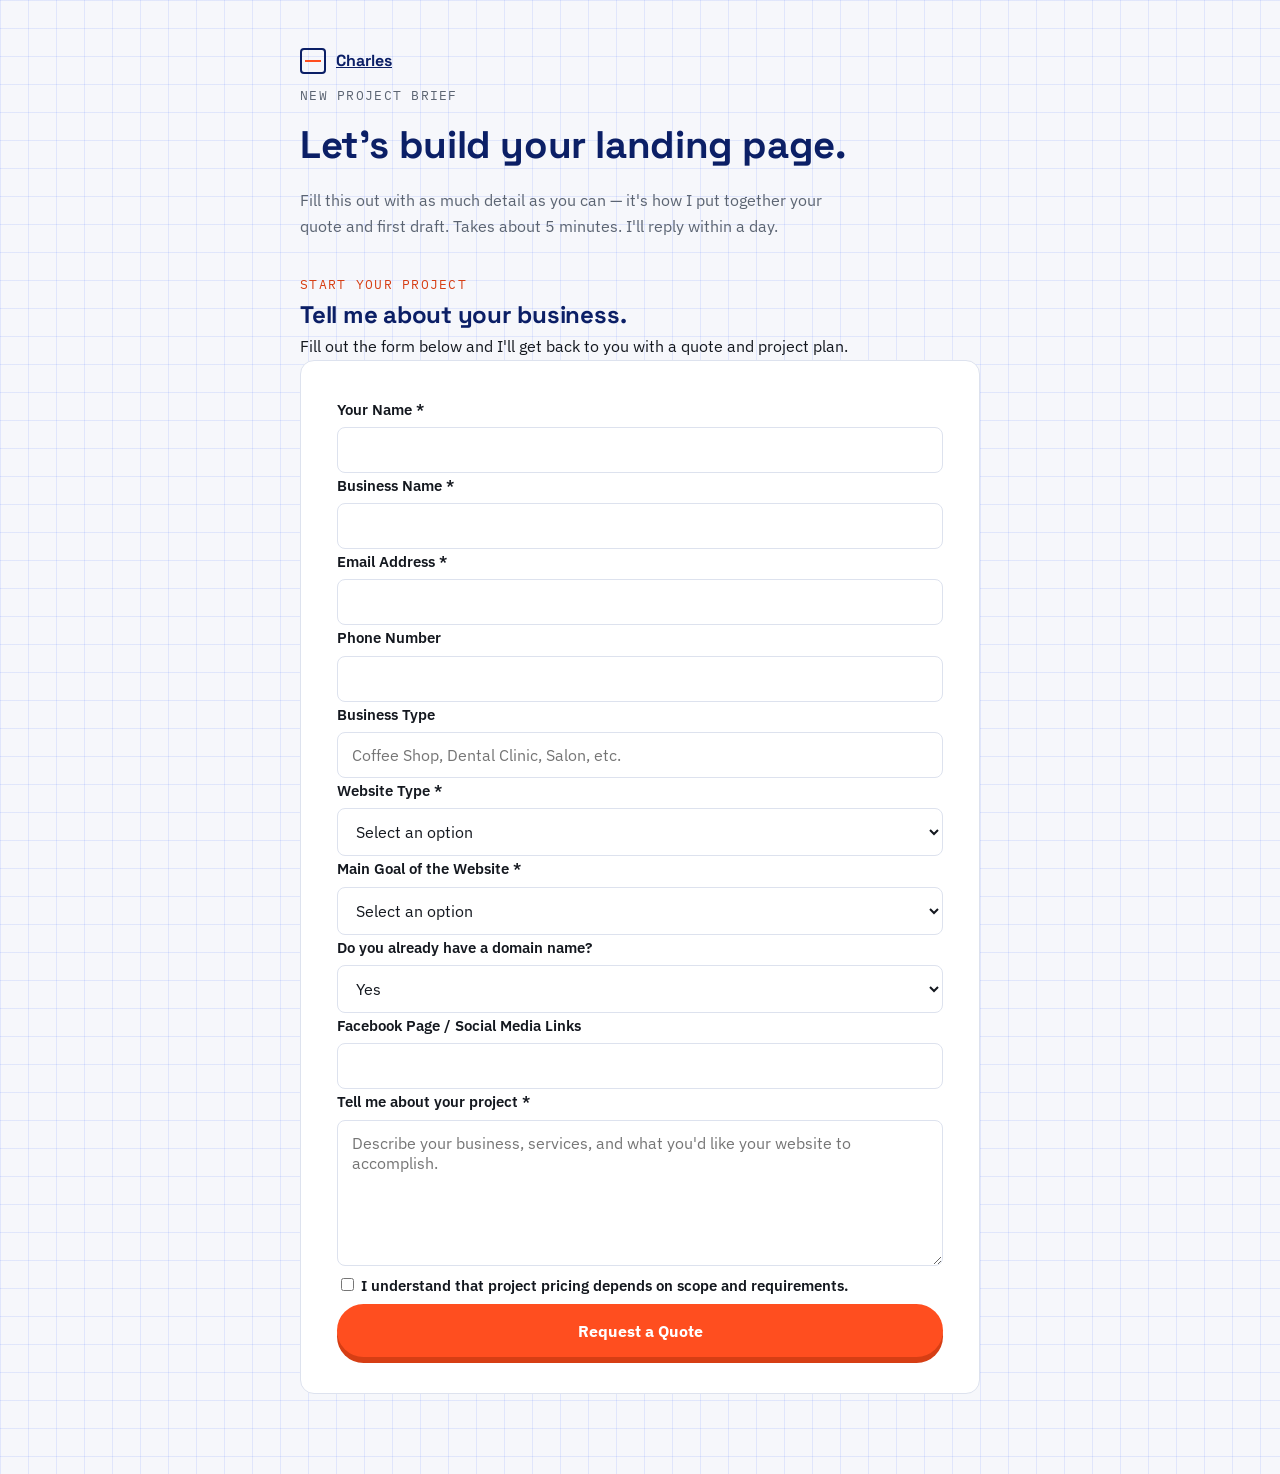
==== client-intake-form.html @ 42072d19 "update" ====
<!DOCTYPE html>
<html lang="en">
<head>
<meta charset="UTF-8">
<meta name="viewport" content="width=device-width, initial-scale=1.0">
<title>New Project Brief — Charles, Landing Pages</title>
<meta name="description" content="Tell me about your business so I can put together your landing page.">
<link rel="icon" href="data:image/svg+xml,%3Csvg xmlns='http://www.w3.org/2000/svg' viewBox='0 0 32 32'%3E%3Crect width='32' height='32' fill='%230B1F66'/%3E%3Cpath d='M9 9h14v14H9z' fill='none' stroke='%23ffffff' stroke-width='2'/%3E%3Cpath d='M9 16h14' stroke='%23FF4E1F' stroke-width='2'/%3E%3C/svg%3E">
<link rel="preconnect" href="https://fonts.googleapis.com">
<link rel="preconnect" href="https://fonts.gstatic.com" crossorigin>
<link href="https://fonts.googleapis.com/css2?family=Space+Grotesk:wght@500;700&family=IBM+Plex+Sans:wght@400;500;600;700&family=IBM+Plex+Mono:wght@400;500&display=swap" rel="stylesheet">
<style>
  :root{
    --paper:#F6F7FB; --paper-card:#FFFFFF; --ink:#14181F; --muted:#5B6472;
    --blue:#2350FF; --blue-deep:#0B1F66; --grid-line:rgba(35,80,255,0.10);
    --signal:#FF4E1F; --signal-deep:#D63E14; --border:#DDE2EE; --ok:#1FA786;
    --font-display:'Space Grotesk', sans-serif; --font-body:'IBM Plex Sans', sans-serif; --font-mono:'IBM Plex Mono', monospace;
  }
  *,*::before,*::after{ box-sizing:border-box; }
  body{ margin:0; background:var(--paper); color:var(--ink); font-family:var(--font-body); line-height:1.6;
    background-image:linear-gradient(var(--grid-line) 1px, transparent 1px), linear-gradient(90deg, var(--grid-line) 1px, transparent 1px);
    background-size:28px 28px; }
  h1,h2{ font-family:var(--font-display); color:var(--blue-deep); margin:0; letter-spacing:-0.01em; }
  p{ margin:0; }
  a{ color:var(--blue); }
  :focus-visible{ outline:2px solid var(--blue); outline-offset:2px; }
  .wrap{ max-width:720px; margin-inline:auto; padding:48px 20px 80px; }

  .top{ margin-bottom:36px; }
  .brand{ display:flex; align-items:center; gap:10px; font-family:var(--font-display); font-weight:700; color:var(--blue-deep); }
  .brand__mark{ width:26px; height:26px; border:2px solid var(--blue-deep); border-radius:4px; position:relative; }
  .brand__mark::after{ content:""; position:absolute; left:3px; right:3px; top:50%; height:2px; background:var(--signal); transform:translateY(-50%); }
  .eyebrow{ font-family:var(--font-mono); font-size:0.8rem; letter-spacing:0.1em; text-transform:uppercase; color:var(--signal-deep); margin-top:24px; }
  .top h1{ font-size:clamp(1.8rem,3.2vw + 1rem,2.4rem); margin-top:8px; }
  .top p{ color:var(--muted); margin-top:12px; max-width:55ch; }

  form{ background:var(--paper-card); border:1px solid var(--border); border-radius:14px; padding:clamp(20px,4vw,36px); }

  fieldset{ border:none; padding:0; margin:0 0 36px; }
  fieldset:last-of-type{ margin-bottom:0; }
  .fig-label{ display:flex; align-items:center; gap:12px; font-family:var(--font-mono); font-size:0.75rem; letter-spacing:0.08em; text-transform:uppercase; color:var(--blue); margin-bottom:18px; }
  .fig-label::after{ content:""; flex:1; height:1px; background:var(--border); }

  .field{ margin-bottom:18px; }
  .field:last-child{ margin-bottom:0; }
  label{ display:block; font-weight:600; font-size:0.95rem; margin-bottom:6px; }
  label .opt{ font-weight:400; color:var(--muted); font-size:0.82rem; }
  .hint{ font-size:0.82rem; color:var(--muted); margin-top:4px; }

  input[type=text], input[type=email], input[type=tel], select, textarea{
    width:100%; padding:12px 14px; border:1px solid var(--border); border-radius:8px;
    font-family:var(--font-body); font-size:1rem; color:var(--ink); background:#fff;
    transition:border-color .15s ease;
  }
  input:focus, select:focus, textarea:focus{ border-color:var(--blue); }
  textarea{ resize:vertical; min-height:90px; }

  .radio-row{ display:flex; flex-wrap:wrap; gap:10px; }
  .radio-card{ flex:1 1 140px; }
  .radio-card input{ position:absolute; opacity:0; pointer-events:none; }
  .radio-card label{ display:block; border:1px solid var(--border); border-radius:8px; padding:12px 14px; font-weight:500; font-size:0.92rem; cursor:pointer; text-align:center; transition:border-color .15s ease, background .15s ease; margin:0; }
  .radio-card input:checked + label{ border-color:var(--blue); background:#EEF1FF; color:var(--blue-deep); font-weight:700; }
  .radio-card input:focus-visible + label{ outline:2px solid var(--blue); outline-offset:2px; }

  .row2{ display:grid; grid-template-columns:1fr 1fr; gap:16px; }
  @media (max-width:560px){ .row2{ grid-template-columns:1fr; } }

  .submit-row{ margin-top:8px; }
  button[type=submit]{
    width:100%; padding:16px; border:none; border-radius:999px; background:var(--signal); color:#fff;
    font-family:var(--font-body); font-weight:700; font-size:1.02rem; cursor:pointer;
    box-shadow:0 6px 0 var(--signal-deep); transition:transform .15s ease, box-shadow .15s ease;
  }
  button[type=submit]:hover{ transform:translateY(-2px); }
  button[type=submit]:active{ transform:translateY(2px); box-shadow:0 3px 0 var(--signal-deep); }
  button[type=submit]:disabled{ opacity:0.6; cursor:not-allowed; transform:none; }
  .form-note{ text-align:center; font-size:0.82rem; color:var(--muted); margin-top:14px; font-family:var(--font-mono); }

  .status{ margin-top:20px; padding:16px 18px; border-radius:10px; font-size:0.95rem; display:none; }
  .status.show{ display:block; }
  .status--ok{ background:#E9F8F3; color:var(--ok); border:1px solid #BFEAE0; }
  .status--err{ background:#FFF1ED; color:var(--signal-deep); border:1px solid #FFD9CC; }

  .success-state{ display:none; text-align:center; padding:40px 20px; }
  .success-state.show{ display:block; }
  .success-state h2{ font-size:1.6rem; }
  .success-state p{ color:var(--muted); margin-top:10px; }
</style>
</head>
<body>
<div class="wrap">

  <div class="top">
    <a class="brand" href="index.html">
      <span class="brand__mark" aria-hidden="true"></span>
      Charles
    </a>
    <p class="eyebrow">New project brief</p>
    <h1>Let's build your landing page.</h1>
    <p>Fill this out with as much detail as you can — it's how I put together your quote and first draft. Takes about 5 minutes. I'll reply within a day.</p>
  </div>

<section id="project-inquiry" class="inquiry-section">
  <div class="container">
    <div class="section__head">
      <p class="eyebrow">Start Your Project</p>
      <h2>Tell me about your business.</h2>
      <p>
        Fill out the form below and I'll get back to you with a quote and project plan.
      </p>
    </div>

<form class="inquiry-form">

  <div class="form-group">
    <label for="name">Your Name *</label>
    <input type="text" id="name" name="name" required>
  </div>

  <div class="form-group">
    <label for="business">Business Name *</label>
    <input type="text" id="business" name="business" required>
  </div>

  <div class="form-group">
    <label for="email">Email Address *</label>
    <input type="email" id="email" name="email" required>
  </div>

  <div class="form-group">
    <label for="phone">Phone Number</label>
    <input type="tel" id="phone" name="phone">
  </div>

  <div class="form-group">
    <label for="industry">Business Type</label>
    <input type="text" id="industry" name="industry" placeholder="Coffee Shop, Dental Clinic, Salon, etc.">
  </div>

  <div class="form-group">
    <label for="website-type">Website Type *</label>
    <select id="website-type" name="website_type" required>
      <option value="">Select an option</option>
      <option>One-Page Landing Page</option>
      <option>Multi-Page Website</option>
      <option>Not Sure Yet</option>
    </select>
  </div>

  <div class="form-group">
    <label for="goal">Main Goal of the Website *</label>
    <select id="goal" name="goal" required>
      <option value="">Select an option</option>
      <option>Get More Inquiries</option>
      <option>Get More Calls</option>
      <option>Get More Messenger Messages</option>
      <option>Show Products or Services</option>
      <option>Build Credibility</option>
    </select>
  </div>

  <div class="form-group">
    <label for="domain">Do you already have a domain name?</label>
    <select id="domain" name="domain">
      <option>Yes</option>
      <option>No</option>
      <option>Not Sure</option>
    </select>
  </div>

  <div class="form-group">
    <label for="socials">Facebook Page / Social Media Links</label>
    <input type="text" id="socials" name="socials">
  </div>

  <div class="form-group">
    <label for="message">Tell me about your project *</label>
    <textarea
      id="message"
      name="message"
      rows="6"
      placeholder="Describe your business, services, and what you'd like your website to accomplish."
      required></textarea>
  </div>

  <div class="form-group">
    <label>
      <input type="checkbox" required>
      I understand that project pricing depends on scope and requirements.
    </label>
  </div>

  <button type="submit" class="btn btn--primary">
    Request a Quote
  </button>

</form>

  </div>
</section>


  <div class="success-state" id="successState">
    <h2>Got it — thank you!</h2>
    <p>I'll go through everything and get back to you within a day with a quote and next steps.</p>
    <p style="margin-top:14px;">One more thing — if you have a logo or photos ready, please email them to <a href="mailto:cabriracharles@gmail.com">cabriracharles@gmail.com</a> or send them over Messenger, since this form can't accept attachments.</p>
  </div>

</div>

<script>
  var form = document.getElementById('briefForm');
  var submitBtn = document.getElementById('submitBtn');
  var statusErr = document.getElementById('statusErr');
  var successState = document.getElementById('successState');

  form.addEventListener('submit', function(e){
    e.preventDefault();
    statusErr.classList.remove('show');
    submitBtn.disabled = true;
    submitBtn.textContent = 'Sending…';

    fetch(form.action, {
      method: 'POST',
      body: new FormData(form),
      headers: { 'Accept': 'application/json' }
    }).then(function(response){
      if (response.ok) {
        form.style.display = 'none';
        document.querySelector('.top').style.display = 'none';
        successState.classList.add('show');
      } else {
        statusErr.classList.add('show');
        submitBtn.disabled = false;
        submitBtn.textContent = 'Send my project brief';
      }
    }).catch(function(){
      statusErr.classList.add('show');
      submitBtn.disabled = false;
      submitBtn.textContent = 'Send my project brief';
    });
  });
</script>

</body>
</html>
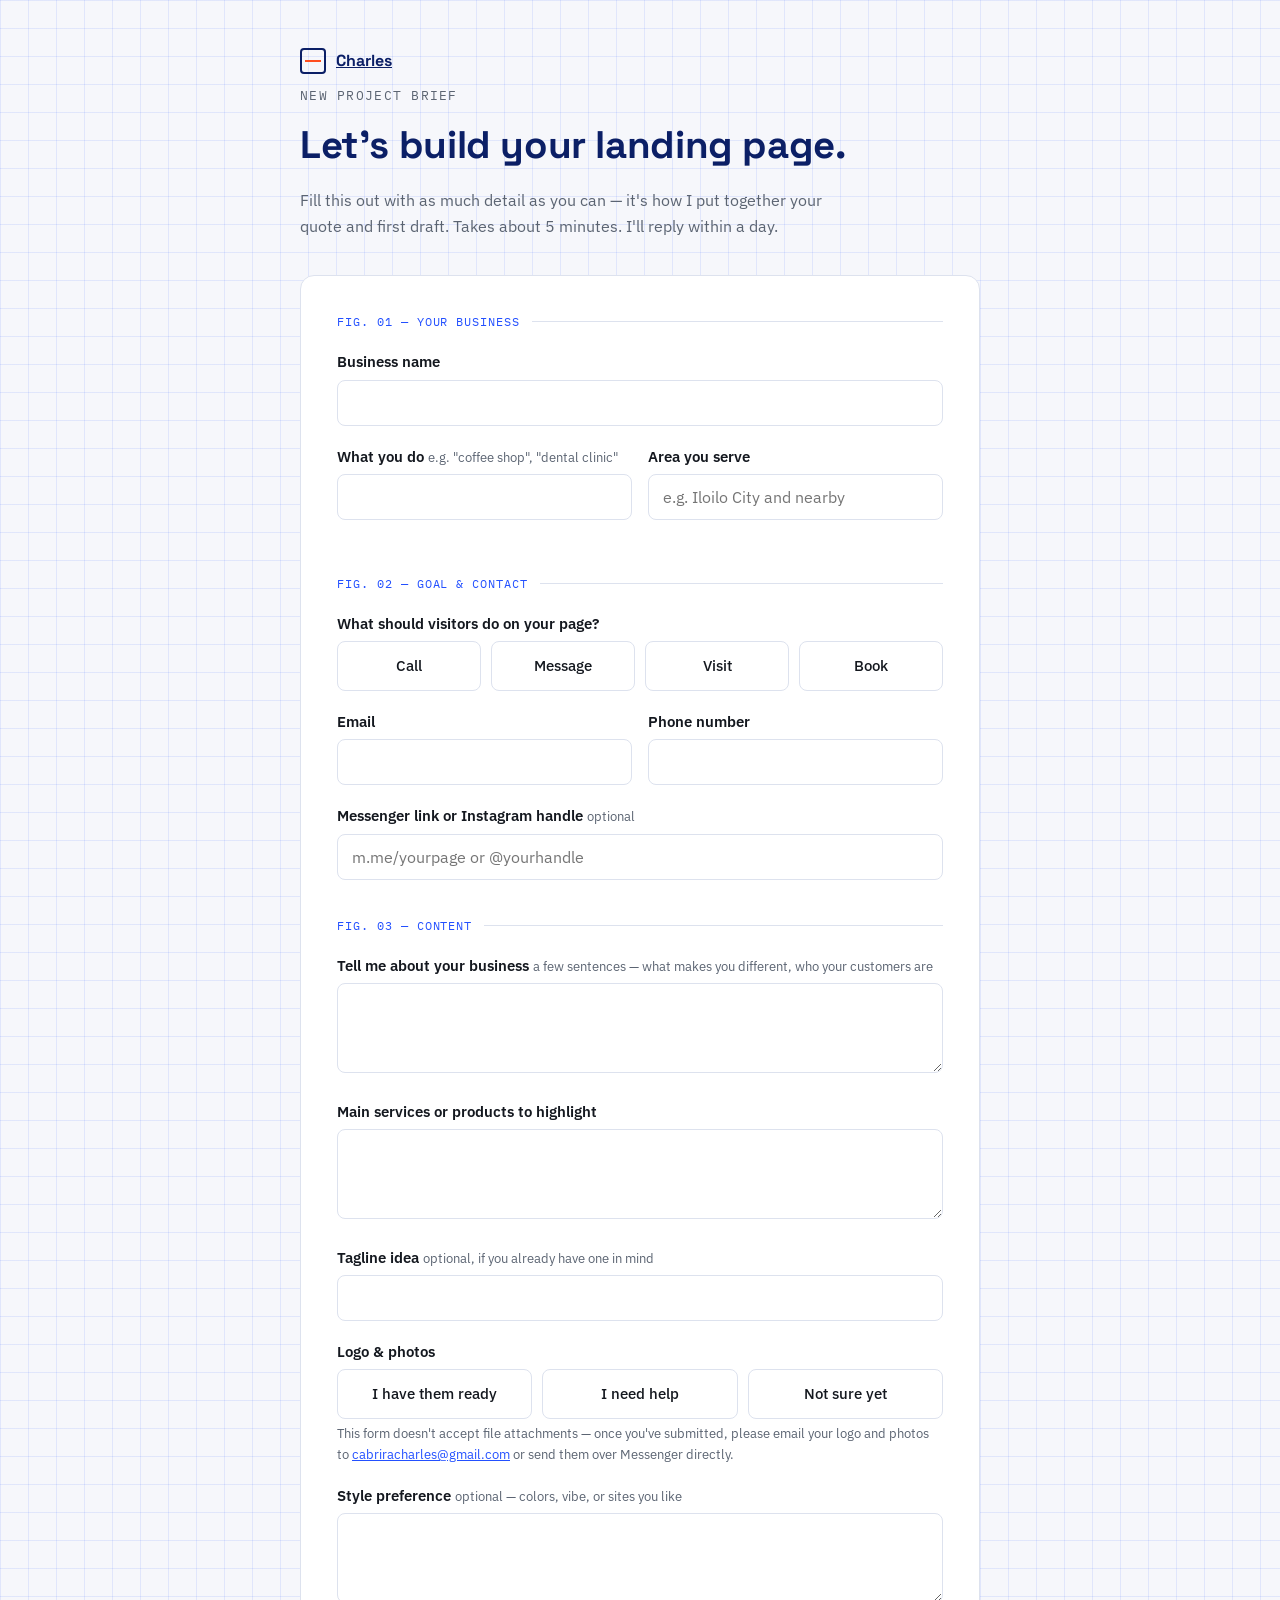
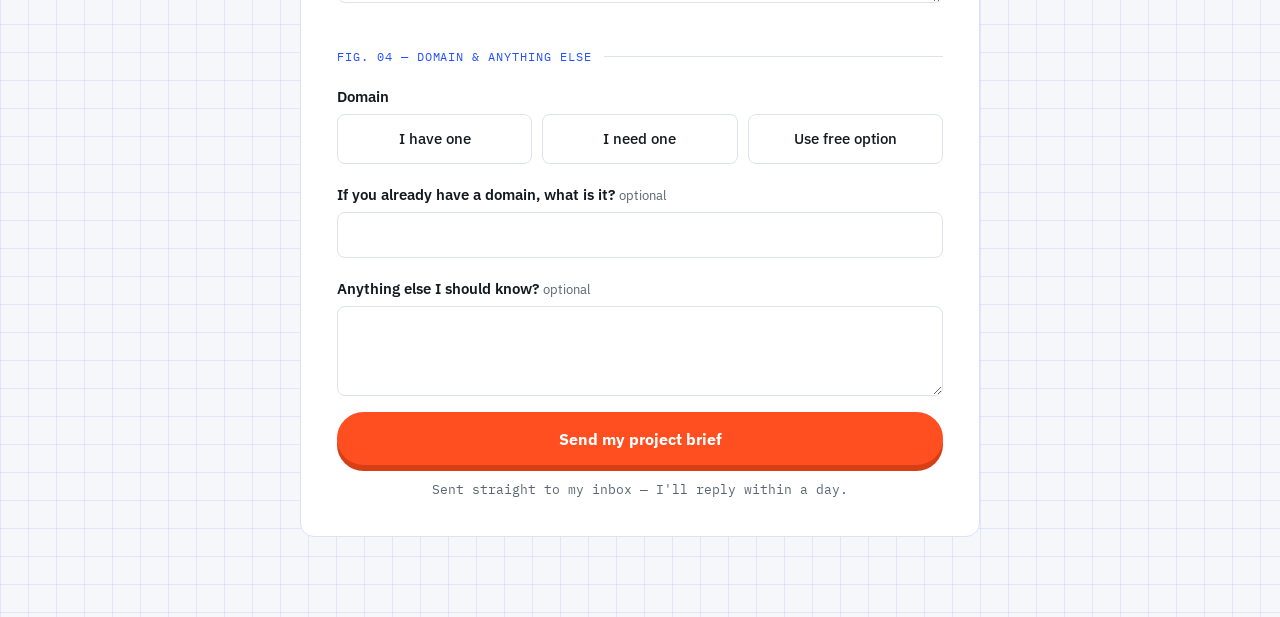
==== commit 0a4f0962: "update" ====
--- a/client-intake-form.html
+++ b/client-intake-form.html
@@ -100,105 +100,140 @@
     <p>Fill this out with as much detail as you can — it's how I put together your quote and first draft. Takes about 5 minutes. I'll reply within a day.</p>
   </div>
 
-<section id="project-inquiry" class="inquiry-section">
-  <div class="container">
-    <div class="section__head">
-      <p class="eyebrow">Start Your Project</p>
-      <h2>Tell me about your business.</h2>
-      <p>
-        Fill out the form below and I'll get back to you with a quote and project plan.
-      </p>
+  <form id="briefForm" action="https://formspree.io/f/mzdqnyaa" method="POST">
+    <input type="hidden" name="_subject" value="New landing page project brief">
+
+    <fieldset>
+      <div class="fig-label">Fig. 01 — Your business</div>
+      <div class="field">
+        <label for="bizName">Business name</label>
+        <input type="text" id="bizName" name="Business name" required>
+      </div>
+      <div class="row2">
+        <div class="field">
+          <label for="bizType">What you do <span class="opt">e.g. "coffee shop", "dental clinic"</span></label>
+          <input type="text" id="bizType" name="What you do" required>
+        </div>
+        <div class="field">
+          <label for="bizArea">Area you serve</label>
+          <input type="text" id="bizArea" name="Area served" placeholder="e.g. Iloilo City and nearby">
+        </div>
+      </div>
+    </fieldset>
+
+    <fieldset>
+      <div class="fig-label">Fig. 02 — Goal &amp; contact</div>
+      <div class="field">
+        <label>What should visitors do on your page?</label>
+        <div class="radio-row">
+          <div class="radio-card">
+            <input type="radio" id="goalCall" name="Main goal" value="Call" required>
+            <label for="goalCall">Call</label>
+          </div>
+          <div class="radio-card">
+            <input type="radio" id="goalMsg" name="Main goal" value="Message">
+            <label for="goalMsg">Message</label>
+          </div>
+          <div class="radio-card">
+            <input type="radio" id="goalVisit" name="Main goal" value="Visit in person">
+            <label for="goalVisit">Visit</label>
+          </div>
+          <div class="radio-card">
+            <input type="radio" id="goalBook" name="Main goal" value="Book an appointment">
+            <label for="goalBook">Book</label>
+          </div>
+        </div>
+      </div>
+      <div class="row2">
+        <div class="field">
+          <label for="email">Email</label>
+          <input type="email" id="email" name="Email">
+        </div>
+        <div class="field">
+          <label for="phone">Phone number</label>
+          <input type="tel" id="phone" name="Phone">
+        </div>
+      </div>
+      <div class="field">
+        <label for="messenger">Messenger link or Instagram handle <span class="opt">optional</span></label>
+        <input type="text" id="messenger" name="Messenger/Instagram" placeholder="m.me/yourpage or @yourhandle">
+      </div>
+    </fieldset>
+
+    <fieldset>
+      <div class="fig-label">Fig. 03 — Content</div>
+      <div class="field">
+        <label for="desc">Tell me about your business <span class="opt">a few sentences — what makes you different, who your customers are</span></label>
+        <textarea id="desc" name="Business description" required></textarea>
+      </div>
+      <div class="field">
+        <label for="services">Main services or products to highlight</label>
+        <textarea id="services" name="Services or products"></textarea>
+      </div>
+      <div class="field">
+        <label for="tagline">Tagline idea <span class="opt">optional, if you already have one in mind</span></label>
+        <input type="text" id="tagline" name="Tagline idea">
+      </div>
+      <div class="field">
+        <label>Logo &amp; photos</label>
+        <div class="radio-row">
+          <div class="radio-card">
+            <input type="radio" id="assetsYes" name="Logo and photos" value="I have them ready">
+            <label for="assetsYes">I have them ready</label>
+          </div>
+          <div class="radio-card">
+            <input type="radio" id="assetsHelp" name="Logo and photos" value="I need help">
+            <label for="assetsHelp">I need help</label>
+          </div>
+          <div class="radio-card">
+            <input type="radio" id="assetsUnsure" name="Logo and photos" value="Not sure yet">
+            <label for="assetsUnsure">Not sure yet</label>
+          </div>
+        </div>
+        <p class="hint">This form doesn't accept file attachments — once you've submitted, please email your logo and photos to <a href="mailto:cabriracharles@gmail.com">cabriracharles@gmail.com</a> or send them over Messenger directly.</p>
+      </div>
+      <div class="field">
+        <label for="style">Style preference <span class="opt">optional — colors, vibe, or sites you like</span></label>
+        <textarea id="style" name="Style preference"></textarea>
+      </div>
+    </fieldset>
+
+    <fieldset>
+      <div class="fig-label">Fig. 04 — Domain &amp; anything else</div>
+      <div class="field">
+        <label>Domain</label>
+        <div class="radio-row">
+          <div class="radio-card">
+            <input type="radio" id="domainHave" name="Domain" value="I already have one">
+            <label for="domainHave">I have one</label>
+          </div>
+          <div class="radio-card">
+            <input type="radio" id="domainBuy" name="Domain" value="I need to buy one">
+            <label for="domainBuy">I need one</label>
+          </div>
+          <div class="radio-card">
+            <input type="radio" id="domainFree" name="Domain" value="Use the free option for now">
+            <label for="domainFree">Use free option</label>
+          </div>
+        </div>
+      </div>
+      <div class="field">
+        <label for="domainName">If you already have a domain, what is it? <span class="opt">optional</span></label>
+        <input type="text" id="domainName" name="Existing domain">
+      </div>
+      <div class="field">
+        <label for="notes">Anything else I should know? <span class="opt">optional</span></label>
+        <textarea id="notes" name="Additional notes"></textarea>
+      </div>
+    </fieldset>
+
+    <div class="submit-row">
+      <button type="submit" id="submitBtn">Send my project brief</button>
+      <p class="form-note">Sent straight to my inbox — I'll reply within a day.</p>
     </div>
 
-<form class="inquiry-form">
-
-  <div class="form-group">
-    <label for="name">Your Name *</label>
-    <input type="text" id="name" name="name" required>
-  </div>
-
-  <div class="form-group">
-    <label for="business">Business Name *</label>
-    <input type="text" id="business" name="business" required>
-  </div>
-
-  <div class="form-group">
-    <label for="email">Email Address *</label>
-    <input type="email" id="email" name="email" required>
-  </div>
-
-  <div class="form-group">
-    <label for="phone">Phone Number</label>
-    <input type="tel" id="phone" name="phone">
-  </div>
-
-  <div class="form-group">
-    <label for="industry">Business Type</label>
-    <input type="text" id="industry" name="industry" placeholder="Coffee Shop, Dental Clinic, Salon, etc.">
-  </div>
-
-  <div class="form-group">
-    <label for="website-type">Website Type *</label>
-    <select id="website-type" name="website_type" required>
-      <option value="">Select an option</option>
-      <option>One-Page Landing Page</option>
-      <option>Multi-Page Website</option>
-      <option>Not Sure Yet</option>
-    </select>
-  </div>
-
-  <div class="form-group">
-    <label for="goal">Main Goal of the Website *</label>
-    <select id="goal" name="goal" required>
-      <option value="">Select an option</option>
-      <option>Get More Inquiries</option>
-      <option>Get More Calls</option>
-      <option>Get More Messenger Messages</option>
-      <option>Show Products or Services</option>
-      <option>Build Credibility</option>
-    </select>
-  </div>
-
-  <div class="form-group">
-    <label for="domain">Do you already have a domain name?</label>
-    <select id="domain" name="domain">
-      <option>Yes</option>
-      <option>No</option>
-      <option>Not Sure</option>
-    </select>
-  </div>
-
-  <div class="form-group">
-    <label for="socials">Facebook Page / Social Media Links</label>
-    <input type="text" id="socials" name="socials">
-  </div>
-
-  <div class="form-group">
-    <label for="message">Tell me about your project *</label>
-    <textarea
-      id="message"
-      name="message"
-      rows="6"
-      placeholder="Describe your business, services, and what you'd like your website to accomplish."
-      required></textarea>
-  </div>
-
-  <div class="form-group">
-    <label>
-      <input type="checkbox" required>
-      I understand that project pricing depends on scope and requirements.
-    </label>
-  </div>
-
-  <button type="submit" class="btn btn--primary">
-    Request a Quote
-  </button>
-
-</form>
-
-  </div>
-</section>
-
+    <div class="status status--err" id="statusErr">Something went wrong sending this — please try again, or message me directly.</div>
+  </form>
 
   <div class="success-state" id="successState">
     <h2>Got it — thank you!</h2>
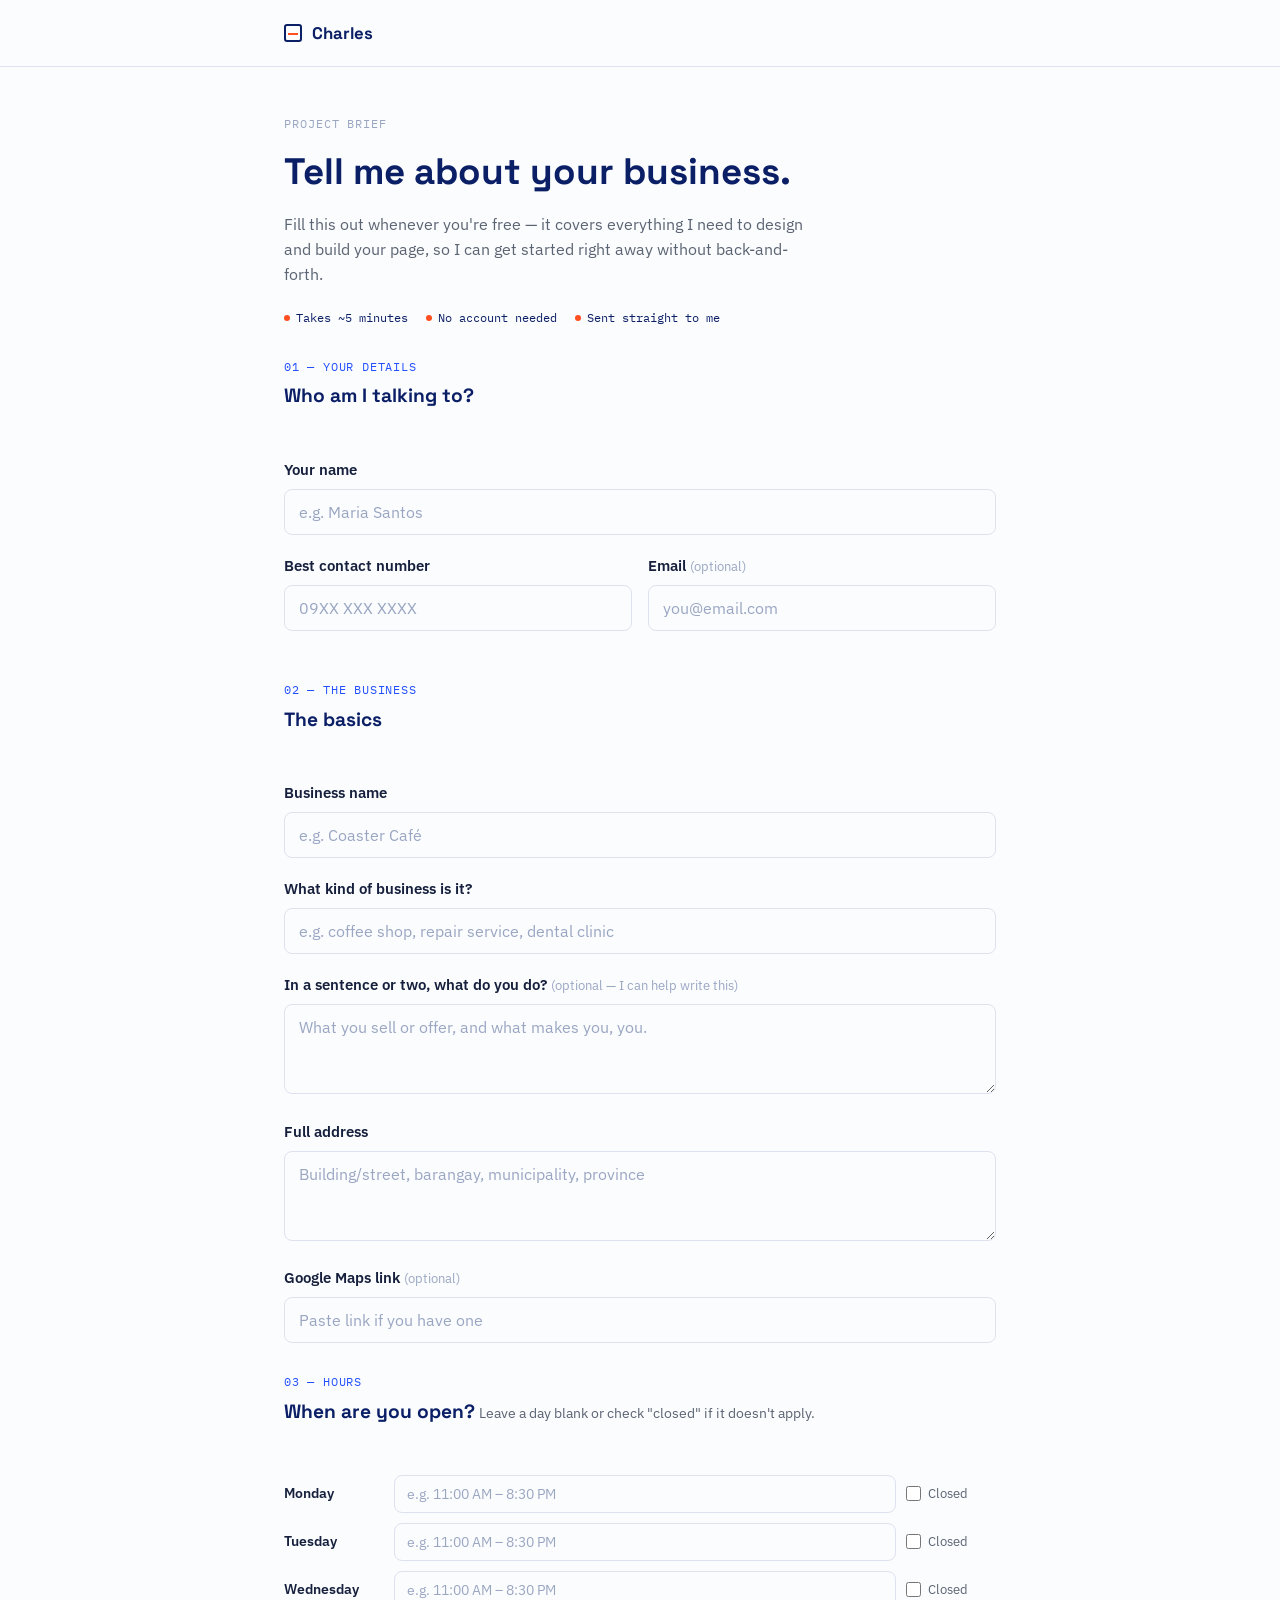
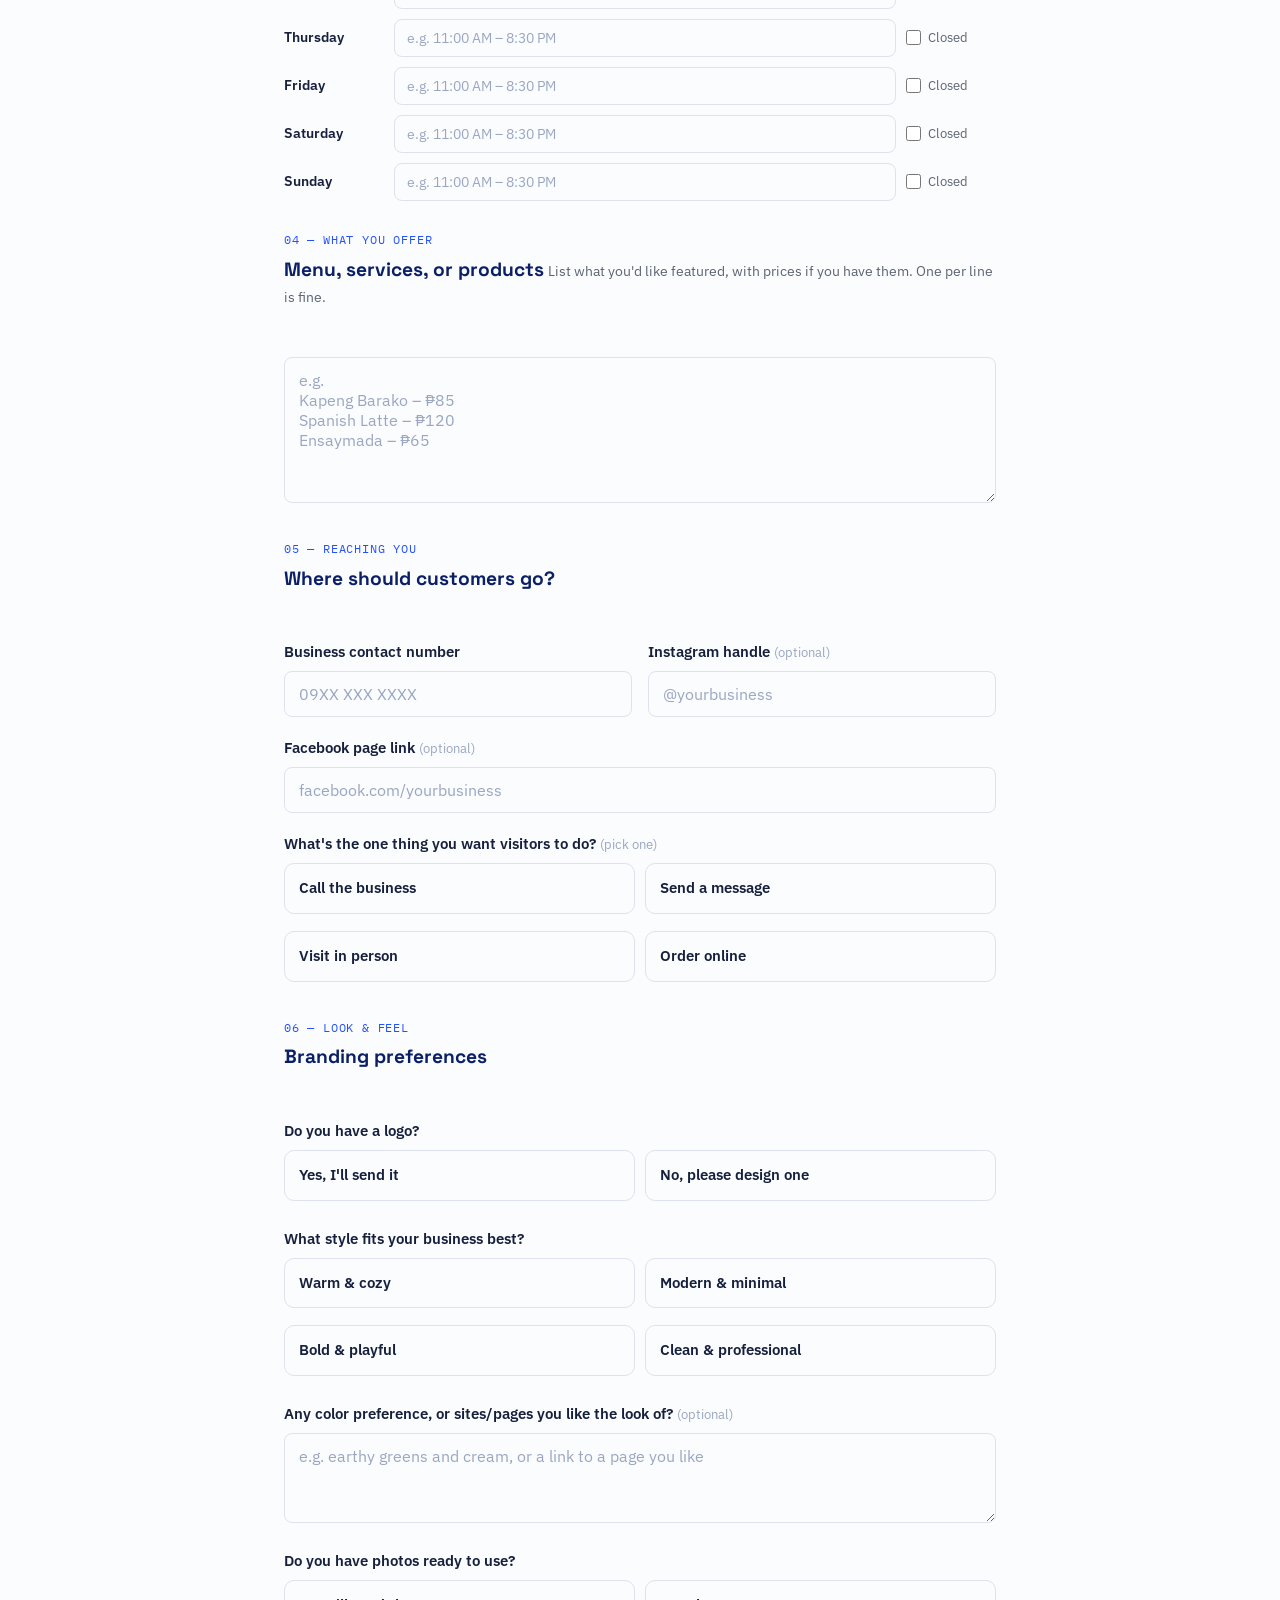
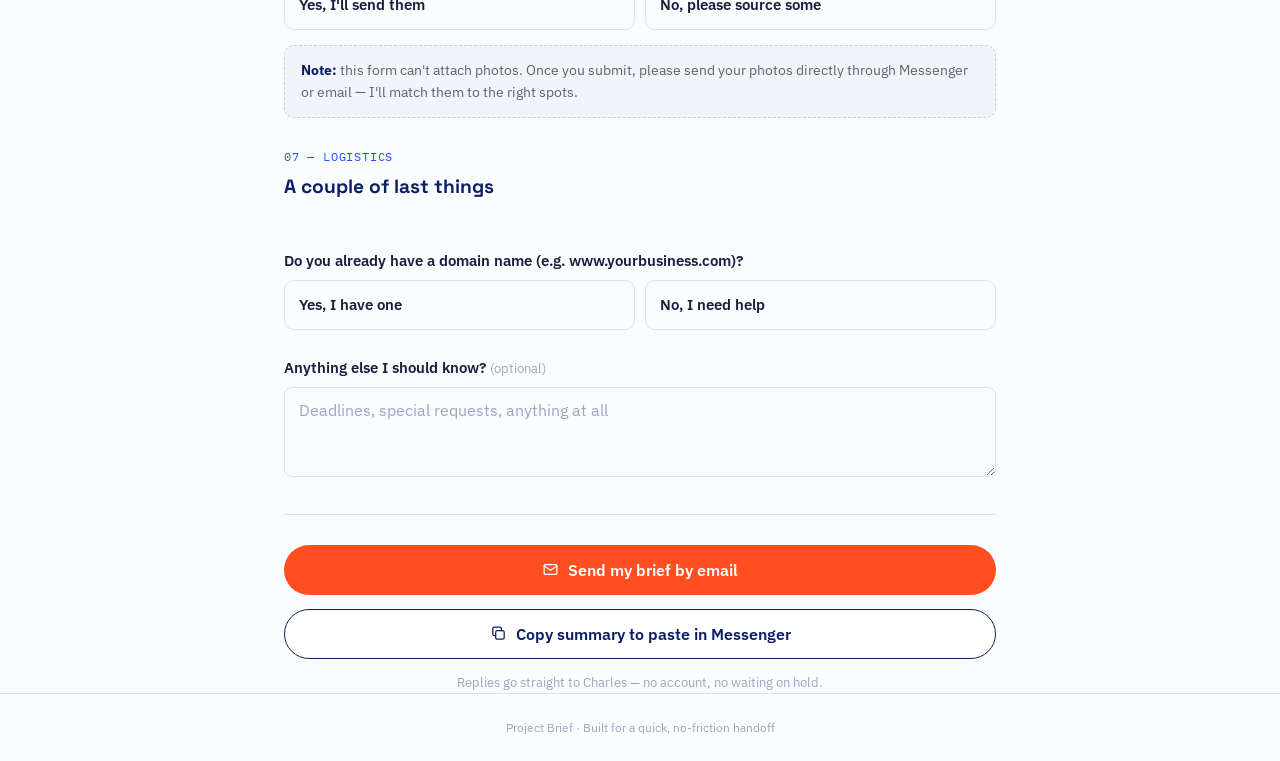
==== commit 7a86b645: "update" ====
--- a/client-intake-form.html
+++ b/client-intake-form.html
@@ -3,277 +3,487 @@
 <head>
 <meta charset="UTF-8">
 <meta name="viewport" content="width=device-width, initial-scale=1.0">
-<title>New Project Brief — Charles, Landing Pages</title>
-<meta name="description" content="Tell me about your business so I can put together your landing page.">
+<title>Project Brief — Charles</title>
+<meta name="description" content="Quick project brief for your landing page — takes about 5 minutes.">
+<meta name="theme-color" content="#0B1F66">
 <link rel="icon" href="data:image/svg+xml,%3Csvg xmlns='http://www.w3.org/2000/svg' viewBox='0 0 32 32'%3E%3Crect width='32' height='32' fill='%230B1F66'/%3E%3Cpath d='M9 9h14v14H9z' fill='none' stroke='%23ffffff' stroke-width='2'/%3E%3Cpath d='M9 16h14' stroke='%23FF4E1F' stroke-width='2'/%3E%3C/svg%3E">
 <link rel="preconnect" href="https://fonts.googleapis.com">
 <link rel="preconnect" href="https://fonts.gstatic.com" crossorigin>
 <link href="https://fonts.googleapis.com/css2?family=Space+Grotesk:wght@500;700&family=IBM+Plex+Sans:wght@400;500;600;700&family=IBM+Plex+Mono:wght@400;500&display=swap" rel="stylesheet">
 <style>
+
   :root{
-    --paper:#F6F7FB; --paper-card:#FFFFFF; --ink:#14181F; --muted:#5B6472;
-    --blue:#2350FF; --blue-deep:#0B1F66; --grid-line:rgba(35,80,255,0.10);
-    --signal:#FF4E1F; --signal-deep:#D63E14; --border:#DDE2EE; --ok:#1FA786;
-    --font-display:'Space Grotesk', sans-serif; --font-body:'IBM Plex Sans', sans-serif; --font-mono:'IBM Plex Mono', monospace;
-  }
-  *,*::before,*::after{ box-sizing:border-box; }
-  body{ margin:0; background:var(--paper); color:var(--ink); font-family:var(--font-body); line-height:1.6;
-    background-image:linear-gradient(var(--grid-line) 1px, transparent 1px), linear-gradient(90deg, var(--grid-line) 1px, transparent 1px);
-    background-size:28px 28px; }
-  h1,h2{ font-family:var(--font-display); color:var(--blue-deep); margin:0; letter-spacing:-0.01em; }
-  p{ margin:0; }
+    --navy:#0B1F66;
+    --blue:#2350FF;
+    --orange:#FF4E1F;
+    --orange-soft:#FFD9CC;
+    --ink:#16203D;
+    --muted:#5B6472;
+    --line:#DDE2EE;
+    --line-soft:#EEF1F8;
+    --grey:#9AA6C2;
+    --grey-soft:#C7CEDD;
+    --panel:#F2F4FA;
+    --paper:#FBFCFE;
+    --max:760px;
+  }
+
+  *{ box-sizing:border-box; margin:0; padding:0; }
+  html{ scroll-behavior:smooth; }
+  body{
+    background:var(--paper);
+    color:var(--ink);
+    font-family:'IBM Plex Sans', sans-serif;
+    font-size:16px;
+    line-height:1.55;
+    -webkit-font-smoothing:antialiased;
+  }
+  h1,h2,h3{ font-family:'Space Grotesk', sans-serif; color:var(--navy); }
   a{ color:var(--blue); }
-  :focus-visible{ outline:2px solid var(--blue); outline-offset:2px; }
-  .wrap{ max-width:720px; margin-inline:auto; padding:48px 20px 80px; }
-
-  .top{ margin-bottom:36px; }
-  .brand{ display:flex; align-items:center; gap:10px; font-family:var(--font-display); font-weight:700; color:var(--blue-deep); }
-  .brand__mark{ width:26px; height:26px; border:2px solid var(--blue-deep); border-radius:4px; position:relative; }
-  .brand__mark::after{ content:""; position:absolute; left:3px; right:3px; top:50%; height:2px; background:var(--signal); transform:translateY(-50%); }
-  .eyebrow{ font-family:var(--font-mono); font-size:0.8rem; letter-spacing:0.1em; text-transform:uppercase; color:var(--signal-deep); margin-top:24px; }
-  .top h1{ font-size:clamp(1.8rem,3.2vw + 1rem,2.4rem); margin-top:8px; }
-  .top p{ color:var(--muted); margin-top:12px; max-width:55ch; }
-
-  form{ background:var(--paper-card); border:1px solid var(--border); border-radius:14px; padding:clamp(20px,4vw,36px); }
-
-  fieldset{ border:none; padding:0; margin:0 0 36px; }
-  fieldset:last-of-type{ margin-bottom:0; }
-  .fig-label{ display:flex; align-items:center; gap:12px; font-family:var(--font-mono); font-size:0.75rem; letter-spacing:0.08em; text-transform:uppercase; color:var(--blue); margin-bottom:18px; }
-  .fig-label::after{ content:""; flex:1; height:1px; background:var(--border); }
-
-  .field{ margin-bottom:18px; }
+  .wrap{ max-width:var(--max); margin:0 auto; padding:0 24px; }
+  :focus-visible{ outline:2px solid var(--orange); outline-offset:2px; }
+
+  /* ============ HEADER ============ */
+  header{ border-bottom:1px solid var(--line); padding:20px 0; }
+  .brand{ display:flex; align-items:center; gap:10px; font-family:'Space Grotesk', sans-serif; font-weight:700; font-size:1.05rem; color:var(--navy); text-decoration:none; }
+  .brand__mark{ width:18px; height:18px; border:2px solid var(--navy); border-radius:3px; position:relative; flex:none; }
+  .brand__mark::after{ content:''; position:absolute; left:2px; right:2px; top:50%; height:2px; background:var(--orange); }
+
+  /* ============ TOP INTRO ============ */
+  .intro{ padding:48px 0 30px; }
+  .fig-label{ font-family:'IBM Plex Mono', monospace; font-size:0.72rem; letter-spacing:0.08em; text-transform:uppercase; color:var(--grey); margin-bottom:10px; }
+  .intro h1{ font-size:clamp(1.7rem,4vw,2.3rem); margin-bottom:12px; }
+  .intro p{ color:var(--muted); max-width:540px; }
+  .intro-meta{ display:flex; gap:18px; flex-wrap:wrap; margin-top:22px; font-family:'IBM Plex Mono', monospace; font-size:0.78rem; color:var(--navy); }
+  .intro-meta span{ display:inline-flex; align-items:center; gap:6px; }
+  .intro-meta i{ width:6px; height:6px; border-radius:50%; background:var(--orange); display:inline-block; }
+
+  /* ============ FORM LAYOUT ============ */
+  form{ padding-bottom:40px; }
+  fieldset{ border:none; padding:30px 0; border-top:1px solid var(--line); }
+  fieldset:first-of-type{ border-top:1px solid var(--line); }
+  legend{ width:100%; padding:0 0 18px; }
+  .legend-tag{ font-family:'IBM Plex Mono', monospace; font-size:0.72rem; letter-spacing:0.07em; text-transform:uppercase; color:var(--blue); display:block; margin-bottom:6px; }
+  .legend-title{ font-family:'Space Grotesk', sans-serif; font-size:1.2rem; color:var(--navy); font-weight:700; }
+  .legend-sub{ color:var(--muted); font-size:0.9rem; margin-top:4px; }
+
+  .field{ margin-bottom:20px; }
   .field:last-child{ margin-bottom:0; }
-  label{ display:block; font-weight:600; font-size:0.95rem; margin-bottom:6px; }
-  label .opt{ font-weight:400; color:var(--muted); font-size:0.82rem; }
-  .hint{ font-size:0.82rem; color:var(--muted); margin-top:4px; }
-
-  input[type=text], input[type=email], input[type=tel], select, textarea{
-    width:100%; padding:12px 14px; border:1px solid var(--border); border-radius:8px;
-    font-family:var(--font-body); font-size:1rem; color:var(--ink); background:#fff;
-    transition:border-color .15s ease;
-  }
-  input:focus, select:focus, textarea:focus{ border-color:var(--blue); }
+  .field label{ display:block; font-weight:600; font-size:0.92rem; margin-bottom:7px; color:var(--ink); }
+  .field .hint{ display:block; font-weight:400; font-size:0.82rem; color:var(--muted); margin-top:5px; }
+  .field .optional{ font-weight:400; color:var(--grey); font-size:0.8rem; }
+
+  input[type="text"], input[type="tel"], input[type="email"], input[type="url"], textarea, select{
+    width:100%;
+    font-family:'IBM Plex Sans', sans-serif;
+    font-size:0.97rem;
+    color:var(--ink);
+    background:var(--paper);
+    border:1.5px solid var(--line);
+    border-radius:8px;
+    padding:12px 14px;
+    transition:border-color 0.15s ease, background 0.15s ease;
+  }
+  input::placeholder, textarea::placeholder{ color:var(--grey); }
+  input:focus, textarea:focus, select:focus{ border-color:var(--blue); background:#fff; outline:none; }
   textarea{ resize:vertical; min-height:90px; }
 
-  .radio-row{ display:flex; flex-wrap:wrap; gap:10px; }
-  .radio-card{ flex:1 1 140px; }
-  .radio-card input{ position:absolute; opacity:0; pointer-events:none; }
-  .radio-card label{ display:block; border:1px solid var(--border); border-radius:8px; padding:12px 14px; font-weight:500; font-size:0.92rem; cursor:pointer; text-align:center; transition:border-color .15s ease, background .15s ease; margin:0; }
-  .radio-card input:checked + label{ border-color:var(--blue); background:#EEF1FF; color:var(--blue-deep); font-weight:700; }
-  .radio-card input:focus-visible + label{ outline:2px solid var(--blue); outline-offset:2px; }
-
   .row2{ display:grid; grid-template-columns:1fr 1fr; gap:16px; }
-  @media (max-width:560px){ .row2{ grid-template-columns:1fr; } }
-
-  .submit-row{ margin-top:8px; }
-  button[type=submit]{
-    width:100%; padding:16px; border:none; border-radius:999px; background:var(--signal); color:#fff;
-    font-family:var(--font-body); font-weight:700; font-size:1.02rem; cursor:pointer;
-    box-shadow:0 6px 0 var(--signal-deep); transition:transform .15s ease, box-shadow .15s ease;
-  }
-  button[type=submit]:hover{ transform:translateY(-2px); }
-  button[type=submit]:active{ transform:translateY(2px); box-shadow:0 3px 0 var(--signal-deep); }
-  button[type=submit]:disabled{ opacity:0.6; cursor:not-allowed; transform:none; }
-  .form-note{ text-align:center; font-size:0.82rem; color:var(--muted); margin-top:14px; font-family:var(--font-mono); }
-
-  .status{ margin-top:20px; padding:16px 18px; border-radius:10px; font-size:0.95rem; display:none; }
-  .status.show{ display:block; }
-  .status--ok{ background:#E9F8F3; color:var(--ok); border:1px solid #BFEAE0; }
-  .status--err{ background:#FFF1ED; color:var(--signal-deep); border:1px solid #FFD9CC; }
-
-  .success-state{ display:none; text-align:center; padding:40px 20px; }
-  .success-state.show{ display:block; }
-  .success-state h2{ font-size:1.6rem; }
-  .success-state p{ color:var(--muted); margin-top:10px; }
+
+  /* hours grid */
+  .hours-grid{ display:grid; gap:10px; }
+  .hours-row{ display:grid; grid-template-columns:100px 1fr 90px; gap:10px; align-items:center; }
+  .hours-row .day{ font-weight:600; font-size:0.88rem; }
+  .hours-row input[type="text"]{ padding:9px 12px; font-size:0.88rem; }
+  .closed-toggle{ display:flex; align-items:center; gap:7px; font-size:0.8rem; color:var(--muted); }
+  .closed-toggle input{ width:15px; height:15px; accent-color:var(--orange); }
+
+  /* choice cards (radio/checkbox styled as cards) */
+  .choice-grid{ display:grid; grid-template-columns:repeat(2,1fr); gap:10px; }
+  .choice-card{
+    position:relative; border:1.5px solid var(--line); border-radius:10px;
+    padding:13px 14px; cursor:pointer; font-size:0.88rem; font-weight:500;
+    transition:border-color 0.15s ease, background 0.15s ease;
+  }
+  .choice-card input{ position:absolute; opacity:0; inset:0; cursor:pointer; margin:0; }
+  .choice-card:has(input:checked){ border-color:var(--blue); background:var(--line-soft); color:var(--navy); }
+  .choice-card:has(input:focus-visible){ outline:2px solid var(--orange); outline-offset:2px; }
+
+  /* photo readiness */
+  .photo-note{
+    background:var(--panel); border:1px dashed var(--grey-soft); border-radius:10px;
+    padding:14px 16px; font-size:0.86rem; color:var(--muted); margin-top:8px;
+  }
+  .photo-note strong{ color:var(--navy); }
+
+  /* ============ ACTIONS ============ */
+  .actions{
+    border-top:1px solid var(--line);
+    padding-top:30px;
+    display:flex; flex-direction:column; gap:14px;
+  }
+  .btn{
+    display:inline-flex; align-items:center; justify-content:center; gap:9px;
+    font-family:'IBM Plex Sans', sans-serif; font-weight:600; font-size:0.97rem;
+    padding:14px 24px; border-radius:30px; border:1.5px solid transparent;
+    cursor:pointer; transition:transform 0.15s ease, background 0.15s ease, color 0.15s ease;
+    width:100%;
+  }
+  .btn:hover{ transform:translateY(-1px); }
+  .btn-primary{ background:var(--orange); color:#fff; }
+  .btn-primary:hover{ background:#E1430F; }
+  .btn-outline{ background:#fff; border-color:var(--navy); color:var(--navy); }
+  .btn-outline:hover{ background:var(--navy); color:#fff; }
+  .btn svg{ width:17px; height:17px; flex:none; stroke:currentColor; fill:none; stroke-width:1.8; stroke-linecap:round; stroke-linejoin:round; }
+
+  .status-msg{
+    display:none; font-family:'IBM Plex Mono', monospace; font-size:0.82rem;
+    padding:12px 14px; border-radius:8px; background:var(--line-soft); color:var(--navy);
+    border:1px solid var(--line);
+  }
+  .status-msg.show{ display:block; }
+
+  .actions-note{ font-size:0.8rem; color:var(--grey); text-align:center; }
+
+  footer{ border-top:1px solid var(--line); padding:24px 0; text-align:center; }
+  footer p{ font-size:0.78rem; color:var(--grey); }
+
+  /* ============ RESPONSIVE ============ */
+  @media (max-width:560px){
+    .row2{ grid-template-columns:1fr; }
+    .choice-grid{ grid-template-columns:1fr 1fr; }
+    .hours-row{ grid-template-columns:78px 1fr 76px; }
+    .hours-row .day{ font-size:0.8rem; }
+  }
 </style>
 </head>
 <body>
-<div class="wrap">
-
-  <div class="top">
-    <a class="brand" href="index.html">
+
+<header>
+  <div class="wrap">
+    <a href="index.html" class="brand">
       <span class="brand__mark" aria-hidden="true"></span>
       Charles
     </a>
-    <p class="eyebrow">New project brief</p>
-    <h1>Let's build your landing page.</h1>
-    <p>Fill this out with as much detail as you can — it's how I put together your quote and first draft. Takes about 5 minutes. I'll reply within a day.</p>
   </div>
-
-  <form id="briefForm" action="https://formspree.io/f/mzdqnyaa" method="POST">
-    <input type="hidden" name="_subject" value="New landing page project brief">
-
-    <fieldset>
-      <div class="fig-label">Fig. 01 — Your business</div>
+</header>
+
+<section class="intro">
+  <div class="wrap">
+    <div class="fig-label">Project Brief</div>
+    <h1>Tell me about your business.</h1>
+    <p>Fill this out whenever you're free — it covers everything I need to design and build your page, so I can get started right away without back-and-forth.</p>
+    <div class="intro-meta">
+      <span><i></i>Takes ~5 minutes</span>
+      <span><i></i>No account needed</span>
+      <span><i></i>Sent straight to me</span>
+    </div>
+  </div>
+</section>
+
+<form id="briefForm" class="wrap">
+
+  <!-- ============ YOUR INFO ============ -->
+  <fieldset>
+    <legend>
+      <span class="legend-tag">01 — Your details</span>
+      <span class="legend-title">Who am I talking to?</span>
+    </legend>
+
+    <div class="field">
+      <label for="yourName">Your name</label>
+      <input type="text" id="yourName" name="yourName" placeholder="e.g. Maria Santos" required>
+    </div>
+    <div class="row2">
       <div class="field">
-        <label for="bizName">Business name</label>
-        <input type="text" id="bizName" name="Business name" required>
-      </div>
-      <div class="row2">
-        <div class="field">
-          <label for="bizType">What you do <span class="opt">e.g. "coffee shop", "dental clinic"</span></label>
-          <input type="text" id="bizType" name="What you do" required>
-        </div>
-        <div class="field">
-          <label for="bizArea">Area you serve</label>
-          <input type="text" id="bizArea" name="Area served" placeholder="e.g. Iloilo City and nearby">
-        </div>
-      </div>
-    </fieldset>
-
-    <fieldset>
-      <div class="fig-label">Fig. 02 — Goal &amp; contact</div>
+        <label for="yourPhone">Best contact number</label>
+        <input type="tel" id="yourPhone" name="yourPhone" placeholder="09XX XXX XXXX" required>
+      </div>
       <div class="field">
-        <label>What should visitors do on your page?</label>
-        <div class="radio-row">
-          <div class="radio-card">
-            <input type="radio" id="goalCall" name="Main goal" value="Call" required>
-            <label for="goalCall">Call</label>
-          </div>
-          <div class="radio-card">
-            <input type="radio" id="goalMsg" name="Main goal" value="Message">
-            <label for="goalMsg">Message</label>
-          </div>
-          <div class="radio-card">
-            <input type="radio" id="goalVisit" name="Main goal" value="Visit in person">
-            <label for="goalVisit">Visit</label>
-          </div>
-          <div class="radio-card">
-            <input type="radio" id="goalBook" name="Main goal" value="Book an appointment">
-            <label for="goalBook">Book</label>
-          </div>
-        </div>
-      </div>
-      <div class="row2">
-        <div class="field">
-          <label for="email">Email</label>
-          <input type="email" id="email" name="Email">
-        </div>
-        <div class="field">
-          <label for="phone">Phone number</label>
-          <input type="tel" id="phone" name="Phone">
-        </div>
-      </div>
+        <label for="yourEmail">Email <span class="optional">(optional)</span></label>
+        <input type="email" id="yourEmail" name="yourEmail" placeholder="you@email.com">
+      </div>
+    </div>
+  </fieldset>
+
+  <!-- ============ BUSINESS INFO ============ -->
+  <fieldset>
+    <legend>
+      <span class="legend-tag">02 — The business</span>
+      <span class="legend-title">The basics</span>
+    </legend>
+
+    <div class="field">
+      <label for="bizName">Business name</label>
+      <input type="text" id="bizName" name="bizName" placeholder="e.g. Coaster Café" required>
+    </div>
+    <div class="field">
+      <label for="bizType">What kind of business is it?</label>
+      <input type="text" id="bizType" name="bizType" placeholder="e.g. coffee shop, repair service, dental clinic">
+    </div>
+    <div class="field">
+      <label for="bizDesc">In a sentence or two, what do you do? <span class="optional">(optional — I can help write this)</span></label>
+      <textarea id="bizDesc" name="bizDesc" placeholder="What you sell or offer, and what makes you, you."></textarea>
+    </div>
+    <div class="field">
+      <label for="bizAddress">Full address</label>
+      <textarea id="bizAddress" name="bizAddress" placeholder="Building/street, barangay, municipality, province" required></textarea>
+    </div>
+    <div class="field">
+      <label for="mapsLink">Google Maps link <span class="optional">(optional)</span></label>
+      <input type="url" id="mapsLink" name="mapsLink" placeholder="Paste link if you have one">
+    </div>
+  </fieldset>
+
+  <!-- ============ HOURS ============ -->
+  <fieldset>
+    <legend>
+      <span class="legend-tag">03 — Hours</span>
+      <span class="legend-title">When are you open?</span>
+      <span class="legend-sub">Leave a day blank or check "closed" if it doesn't apply.</span>
+    </legend>
+    <div class="hours-grid" id="hoursGrid">
+      <!-- rows injected for brevity in markup below -->
+      <div class="hours-row"><span class="day">Monday</span><input type="text" name="hours_mon" placeholder="e.g. 11:00 AM – 8:30 PM"><label class="closed-toggle"><input type="checkbox" name="closed_mon"> Closed</label></div>
+      <div class="hours-row"><span class="day">Tuesday</span><input type="text" name="hours_tue" placeholder="e.g. 11:00 AM – 8:30 PM"><label class="closed-toggle"><input type="checkbox" name="closed_tue"> Closed</label></div>
+      <div class="hours-row"><span class="day">Wednesday</span><input type="text" name="hours_wed" placeholder="e.g. 11:00 AM – 8:30 PM"><label class="closed-toggle"><input type="checkbox" name="closed_wed"> Closed</label></div>
+      <div class="hours-row"><span class="day">Thursday</span><input type="text" name="hours_thu" placeholder="e.g. 11:00 AM – 8:30 PM"><label class="closed-toggle"><input type="checkbox" name="closed_thu"> Closed</label></div>
+      <div class="hours-row"><span class="day">Friday</span><input type="text" name="hours_fri" placeholder="e.g. 11:00 AM – 8:30 PM"><label class="closed-toggle"><input type="checkbox" name="closed_fri"> Closed</label></div>
+      <div class="hours-row"><span class="day">Saturday</span><input type="text" name="hours_sat" placeholder="e.g. 11:00 AM – 8:30 PM"><label class="closed-toggle"><input type="checkbox" name="closed_sat"> Closed</label></div>
+      <div class="hours-row"><span class="day">Sunday</span><input type="text" name="hours_sun" placeholder="e.g. 11:00 AM – 8:30 PM"><label class="closed-toggle"><input type="checkbox" name="closed_sun"> Closed</label></div>
+    </div>
+  </fieldset>
+
+  <!-- ============ MENU / SERVICES ============ -->
+  <fieldset>
+    <legend>
+      <span class="legend-tag">04 — What you offer</span>
+      <span class="legend-title">Menu, services, or products</span>
+      <span class="legend-sub">List what you'd like featured, with prices if you have them. One per line is fine.</span>
+    </legend>
+    <div class="field">
+      <textarea id="offerings" name="offerings" rows="6" placeholder="e.g.&#10;Kapeng Barako – ₱85&#10;Spanish Latte – ₱120&#10;Ensaymada – ₱65" required></textarea>
+    </div>
+  </fieldset>
+
+  <!-- ============ CONTACT & ACTION ============ -->
+  <fieldset>
+    <legend>
+      <span class="legend-tag">05 — Reaching you</span>
+      <span class="legend-title">Where should customers go?</span>
+    </legend>
+
+    <div class="row2">
       <div class="field">
-        <label for="messenger">Messenger link or Instagram handle <span class="opt">optional</span></label>
-        <input type="text" id="messenger" name="Messenger/Instagram" placeholder="m.me/yourpage or @yourhandle">
-      </div>
-    </fieldset>
-
-    <fieldset>
-      <div class="fig-label">Fig. 03 — Content</div>
+        <label for="bizPhone">Business contact number</label>
+        <input type="tel" id="bizPhone" name="bizPhone" placeholder="09XX XXX XXXX">
+      </div>
       <div class="field">
-        <label for="desc">Tell me about your business <span class="opt">a few sentences — what makes you different, who your customers are</span></label>
-        <textarea id="desc" name="Business description" required></textarea>
-      </div>
-      <div class="field">
-        <label for="services">Main services or products to highlight</label>
-        <textarea id="services" name="Services or products"></textarea>
-      </div>
-      <div class="field">
-        <label for="tagline">Tagline idea <span class="opt">optional, if you already have one in mind</span></label>
-        <input type="text" id="tagline" name="Tagline idea">
-      </div>
-      <div class="field">
-        <label>Logo &amp; photos</label>
-        <div class="radio-row">
-          <div class="radio-card">
-            <input type="radio" id="assetsYes" name="Logo and photos" value="I have them ready">
-            <label for="assetsYes">I have them ready</label>
-          </div>
-          <div class="radio-card">
-            <input type="radio" id="assetsHelp" name="Logo and photos" value="I need help">
-            <label for="assetsHelp">I need help</label>
-          </div>
-          <div class="radio-card">
-            <input type="radio" id="assetsUnsure" name="Logo and photos" value="Not sure yet">
-            <label for="assetsUnsure">Not sure yet</label>
-          </div>
-        </div>
-        <p class="hint">This form doesn't accept file attachments — once you've submitted, please email your logo and photos to <a href="mailto:cabriracharles@gmail.com">cabriracharles@gmail.com</a> or send them over Messenger directly.</p>
-      </div>
-      <div class="field">
-        <label for="style">Style preference <span class="opt">optional — colors, vibe, or sites you like</span></label>
-        <textarea id="style" name="Style preference"></textarea>
-      </div>
-    </fieldset>
-
-    <fieldset>
-      <div class="fig-label">Fig. 04 — Domain &amp; anything else</div>
-      <div class="field">
-        <label>Domain</label>
-        <div class="radio-row">
-          <div class="radio-card">
-            <input type="radio" id="domainHave" name="Domain" value="I already have one">
-            <label for="domainHave">I have one</label>
-          </div>
-          <div class="radio-card">
-            <input type="radio" id="domainBuy" name="Domain" value="I need to buy one">
-            <label for="domainBuy">I need one</label>
-          </div>
-          <div class="radio-card">
-            <input type="radio" id="domainFree" name="Domain" value="Use the free option for now">
-            <label for="domainFree">Use free option</label>
-          </div>
-        </div>
-      </div>
-      <div class="field">
-        <label for="domainName">If you already have a domain, what is it? <span class="opt">optional</span></label>
-        <input type="text" id="domainName" name="Existing domain">
-      </div>
-      <div class="field">
-        <label for="notes">Anything else I should know? <span class="opt">optional</span></label>
-        <textarea id="notes" name="Additional notes"></textarea>
-      </div>
-    </fieldset>
-
-    <div class="submit-row">
-      <button type="submit" id="submitBtn">Send my project brief</button>
-      <p class="form-note">Sent straight to my inbox — I'll reply within a day.</p>
-    </div>
-
-    <div class="status status--err" id="statusErr">Something went wrong sending this — please try again, or message me directly.</div>
-  </form>
-
-  <div class="success-state" id="successState">
-    <h2>Got it — thank you!</h2>
-    <p>I'll go through everything and get back to you within a day with a quote and next steps.</p>
-    <p style="margin-top:14px;">One more thing — if you have a logo or photos ready, please email them to <a href="mailto:cabriracharles@gmail.com">cabriracharles@gmail.com</a> or send them over Messenger, since this form can't accept attachments.</p>
+        <label for="igHandle">Instagram handle <span class="optional">(optional)</span></label>
+        <input type="text" id="igHandle" name="igHandle" placeholder="@yourbusiness">
+      </div>
+    </div>
+    <div class="field">
+      <label for="fbPage">Facebook page link <span class="optional">(optional)</span></label>
+      <input type="url" id="fbPage" name="fbPage" placeholder="facebook.com/yourbusiness">
+    </div>
+
+    <div class="field">
+      <label>What's the one thing you want visitors to do? <span class="optional">(pick one)</span></label>
+      <div class="choice-grid">
+        <label class="choice-card"><input type="radio" name="mainGoal" value="Call"> Call the business</label>
+        <label class="choice-card"><input type="radio" name="mainGoal" value="Message"> Send a message</label>
+        <label class="choice-card"><input type="radio" name="mainGoal" value="Visit"> Visit in person</label>
+        <label class="choice-card"><input type="radio" name="mainGoal" value="Order"> Order online</label>
+      </div>
+    </div>
+  </fieldset>
+
+  <!-- ============ LOOK & FEEL ============ -->
+  <fieldset>
+    <legend>
+      <span class="legend-tag">06 — Look & feel</span>
+      <span class="legend-title">Branding preferences</span>
+    </legend>
+
+    <div class="field">
+      <label>Do you have a logo?</label>
+      <div class="choice-grid">
+        <label class="choice-card"><input type="radio" name="hasLogo" value="Yes, I'll send it"> Yes, I'll send it</label>
+        <label class="choice-card"><input type="radio" name="hasLogo" value="No, please design one"> No, please design one</label>
+      </div>
+    </div>
+
+    <div class="field">
+      <label>What style fits your business best?</label>
+      <div class="choice-grid">
+        <label class="choice-card"><input type="radio" name="style" value="Warm & Cozy"> Warm &amp; cozy</label>
+        <label class="choice-card"><input type="radio" name="style" value="Modern & Minimal"> Modern &amp; minimal</label>
+        <label class="choice-card"><input type="radio" name="style" value="Bold & Playful"> Bold &amp; playful</label>
+        <label class="choice-card"><input type="radio" name="style" value="Clean & Professional"> Clean &amp; professional</label>
+      </div>
+    </div>
+
+    <div class="field">
+      <label for="colorPref">Any color preference, or sites/pages you like the look of? <span class="optional">(optional)</span></label>
+      <textarea id="colorPref" name="colorPref" placeholder="e.g. earthy greens and cream, or a link to a page you like"></textarea>
+    </div>
+
+    <div class="field">
+      <label>Do you have photos ready to use?</label>
+      <div class="choice-grid">
+        <label class="choice-card"><input type="radio" name="hasPhotos" value="Yes, I'll send them"> Yes, I'll send them</label>
+        <label class="choice-card"><input type="radio" name="hasPhotos" value="No, please source some"> No, please source some</label>
+      </div>
+      <div class="photo-note">
+        <strong>Note:</strong> this form can't attach photos. Once you submit, please send your photos directly through Messenger or email — I'll match them to the right spots.
+      </div>
+    </div>
+  </fieldset>
+
+  <!-- ============ LOGISTICS ============ -->
+  <fieldset>
+    <legend>
+      <span class="legend-tag">07 — Logistics</span>
+      <span class="legend-title">A couple of last things</span>
+    </legend>
+
+    <div class="field">
+      <label>Do you already have a domain name (e.g. www.yourbusiness.com)?</label>
+      <div class="choice-grid">
+        <label class="choice-card"><input type="radio" name="hasDomain" value="Yes, I have one"> Yes, I have one</label>
+        <label class="choice-card"><input type="radio" name="hasDomain" value="No, I need help"> No, I need help</label>
+      </div>
+    </div>
+
+    <div class="field">
+      <label for="extraNotes">Anything else I should know? <span class="optional">(optional)</span></label>
+      <textarea id="extraNotes" name="extraNotes" placeholder="Deadlines, special requests, anything at all"></textarea>
+    </div>
+  </fieldset>
+
+  <!-- ============ ACTIONS ============ -->
+  <div class="actions">
+    <button type="button" id="emailBtn" class="btn btn-primary">
+      <svg viewBox="0 0 24 24"><rect x="3" y="5" width="18" height="14" rx="2"/><path d="M3 7l9 6 9-6"/></svg>
+      Send my brief by email
+    </button>
+    <button type="button" id="copyBtn" class="btn btn-outline">
+      <svg viewBox="0 0 24 24"><rect x="8" y="8" width="12" height="12" rx="2"/><path d="M16 8V5a2 2 0 0 0-2-2H6a2 2 0 0 0-2 2v8a2 2 0 0 0 2 2h2"/></svg>
+      Copy summary to paste in Messenger
+    </button>
+    <div id="statusMsg" class="status-msg"></div>
+    <p class="actions-note">Replies go straight to Charles — no account, no waiting on hold.</p>
   </div>
 
-</div>
+</form>
+
+<footer>
+  <div class="wrap">
+    <p>Project Brief · Built for a quick, no-friction handoff</p>
+  </div>
+</footer>
 
 <script>
-  var form = document.getElementById('briefForm');
-  var submitBtn = document.getElementById('submitBtn');
-  var statusErr = document.getElementById('statusErr');
-  var successState = document.getElementById('successState');
-
-  form.addEventListener('submit', function(e){
-    e.preventDefault();
-    statusErr.classList.remove('show');
-    submitBtn.disabled = true;
-    submitBtn.textContent = 'Sending…';
-
-    fetch(form.action, {
-      method: 'POST',
-      body: new FormData(form),
-      headers: { 'Accept': 'application/json' }
-    }).then(function(response){
-      if (response.ok) {
-        form.style.display = 'none';
-        document.querySelector('.top').style.display = 'none';
-        successState.classList.add('show');
-      } else {
-        statusErr.classList.add('show');
-        submitBtn.disabled = false;
-        submitBtn.textContent = 'Send my project brief';
-      }
-    }).catch(function(){
-      statusErr.classList.add('show');
-      submitBtn.disabled = false;
-      submitBtn.textContent = 'Send my project brief';
-    });
+  // ===== CONFIG: set the destination email once here, reused everywhere =====
+  const DEST_EMAIL = "cabriracharles@gmail.com";
+
+  const form = document.getElementById('briefForm');
+  const statusMsg = document.getElementById('statusMsg');
+
+  function showStatus(text){
+    statusMsg.textContent = text;
+    statusMsg.classList.add('show');
+  }
+
+  function val(name){
+    const el = form.elements[name];
+    if(!el) return '';
+    if(el.length){ // radio group
+      for(const r of el){ if(r.checked) return r.value; }
+      return '';
+    }
+    if(el.type === 'checkbox') return el.checked;
+    return el.value.trim();
+  }
+
+  function dayLine(label, hoursName, closedName){
+    const closed = val(closedName);
+    const hrs = val(hoursName);
+    if(closed) return `${label}: Closed`;
+    if(!hrs) return null;
+    return `${label}: ${hrs}`;
+  }
+
+  function buildSummary(){
+    const lines = [];
+    lines.push('=== PROJECT BRIEF ===');
+    lines.push('');
+    lines.push('-- Contact --');
+    lines.push(`Name: ${val('yourName') || '—'}`);
+    lines.push(`Phone: ${val('yourPhone') || '—'}`);
+    if(val('yourEmail')) lines.push(`Email: ${val('yourEmail')}`);
+    lines.push('');
+    lines.push('-- Business --');
+    lines.push(`Business name: ${val('bizName') || '—'}`);
+    if(val('bizType')) lines.push(`Type: ${val('bizType')}`);
+    if(val('bizDesc')) lines.push(`Description: ${val('bizDesc')}`);
+    lines.push(`Address: ${val('bizAddress') || '—'}`);
+    if(val('mapsLink')) lines.push(`Maps link: ${val('mapsLink')}`);
+    lines.push('');
+    lines.push('-- Hours --');
+    const hoursLines = [
+      dayLine('Mon','hours_mon','closed_mon'),
+      dayLine('Tue','hours_tue','closed_tue'),
+      dayLine('Wed','hours_wed','closed_wed'),
+      dayLine('Thu','hours_thu','closed_thu'),
+      dayLine('Fri','hours_fri','closed_fri'),
+      dayLine('Sat','hours_sat','closed_sat'),
+      dayLine('Sun','hours_sun','closed_sun'),
+    ].filter(Boolean);
+    lines.push(hoursLines.length ? hoursLines.join(' | ') : '—');
+    lines.push('');
+    lines.push('-- Menu / Services --');
+    lines.push(val('offerings') || '—');
+    lines.push('');
+    lines.push('-- Reaching them --');
+    if(val('bizPhone')) lines.push(`Business phone: ${val('bizPhone')}`);
+    if(val('igHandle')) lines.push(`Instagram: ${val('igHandle')}`);
+    if(val('fbPage')) lines.push(`Facebook: ${val('fbPage')}`);
+    lines.push(`Main visitor action: ${val('mainGoal') || '—'}`);
+    lines.push('');
+    lines.push('-- Branding --');
+    lines.push(`Logo: ${val('hasLogo') || '—'}`);
+    lines.push(`Style: ${val('style') || '—'}`);
+    if(val('colorPref')) lines.push(`Color/inspiration notes: ${val('colorPref')}`);
+    lines.push(`Photos: ${val('hasPhotos') || '—'}`);
+    lines.push('');
+    lines.push('-- Logistics --');
+    lines.push(`Domain: ${val('hasDomain') || '—'}`);
+    if(val('extraNotes')) lines.push(`Extra notes: ${val('extraNotes')}`);
+
+    return lines.join('\n');
+  }
+
+  document.getElementById('emailBtn').addEventListener('click', () => {
+    if(!form.reportValidity()) return;
+    const bizName = val('bizName') || 'New project';
+    const subject = `Project Brief — ${bizName}`;
+    const body = buildSummary();
+    const mailto = `mailto:${DEST_EMAIL}?subject=${encodeURIComponent(subject)}&body=${encodeURIComponent(body)}`;
+    window.location.href = mailto;
+    showStatus('Opening your email app with everything filled in — just hit send.');
+  });
+
+  document.getElementById('copyBtn').addEventListener('click', async () => {
+    if(!form.reportValidity()) return;
+    const text = buildSummary();
+    try{
+      await navigator.clipboard.writeText(text);
+      showStatus('Copied! Paste it into Messenger, IG DM, or wherever you reached out from.');
+    }catch(e){
+      showStatus('Could not copy automatically — please select and copy the text manually.');
+    }
   });
 </script>
 
